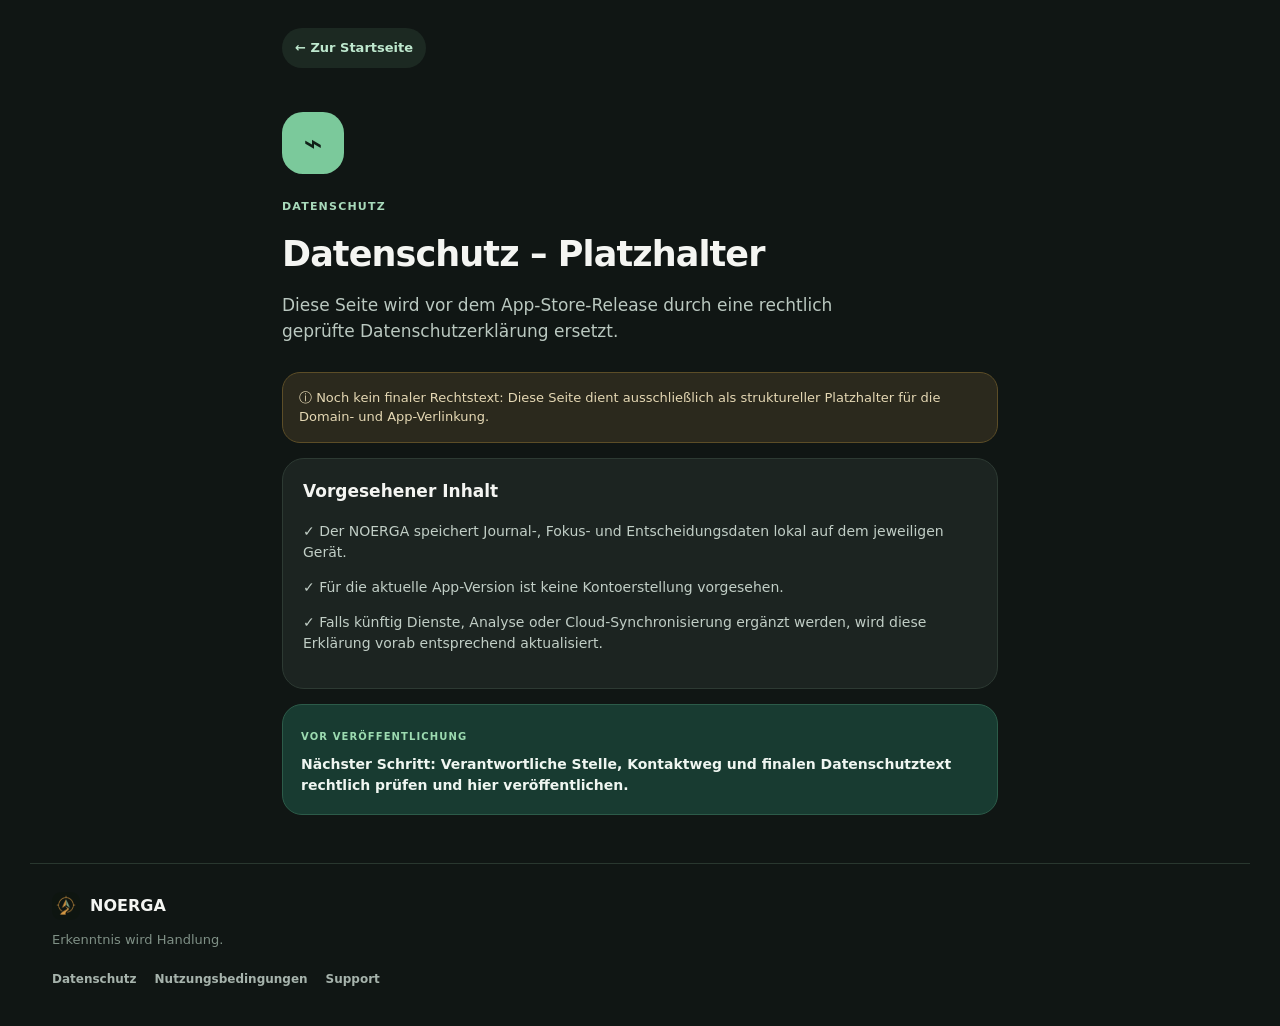
==== datenschutz/index.html @ f3549c27 "Ergänze Datenschutzseite" ====
<!doctype html>
<html lang="de">
<head>
  <meta charset="utf-8" />
  <meta name="viewport" content="width=device-width, initial-scale=1" />
  <meta name="theme-color" content="#101614" />
  <meta name="description" content="Diese Seite wird vor dem App-Store-Release durch eine rechtlich geprüfte Datenschutzerklärung ersetzt." />
  <meta name="robots" content="noindex, nofollow" />
  <meta property="og:title" content="NOERGA – DATENSCHUTZ" />
  <meta property="og:description" content="Diese Seite wird vor dem App-Store-Release durch eine rechtlich geprüfte Datenschutzerklärung ersetzt." />
  <meta property="og:image" content="https://noerga.app/assets/landing-journal.jpg" />
  <meta property="og:type" content="website" />
  <link rel="canonical" href="https://noerga.app/" />
  <link rel="icon" href="/assets/icon.png" />
  <link rel="stylesheet" href="/style.css" />
  <title>NOERGA – DATENSCHUTZ</title>
</head>
<body><main class="legal-page shell"><a class="back" href="/">← Zur Startseite</a><div class="legal-icon">⌁</div><p class="section-label">DATENSCHUTZ</p><h1>Datenschutz – Platzhalter</h1><p class="legal-intro">Diese Seite wird vor dem App-Store-Release durch eine rechtlich geprüfte Datenschutzerklärung ersetzt.</p><aside class="notice">ⓘ Noch kein finaler Rechtstext: Diese Seite dient ausschließlich als struktureller Platzhalter für die Domain- und App-Verlinkung.</aside><section class="legal-card"><h2>Vorgesehener Inhalt</h2><ul><li>✓ Der NOERGA speichert Journal-, Fokus- und Entscheidungsdaten lokal auf dem jeweiligen Gerät.</li><li>✓ Für die aktuelle App-Version ist keine Kontoerstellung vorgesehen.</li><li>✓ Falls künftig Dienste, Analyse oder Cloud-Synchronisierung ergänzt werden, wird diese Erklärung vorab entsprechend aktualisiert.</li></ul></section><section class="next"><small>VOR VERÖFFENTLICHUNG</small><p>Nächster Schritt: Verantwortliche Stelle, Kontaktweg und finalen Datenschutztext rechtlich prüfen und hier veröffentlichen.</p></section></main><footer class="footer shell">
  <div class="footer-brand"><img src="/assets/icon.png" alt="" /><strong>NOERGA</strong></div>
  <p>Erkenntnis wird Handlung.</p>
  <nav aria-label="Rechtliches"><a href="/datenschutz">Datenschutz</a><a href="/nutzungsbedingungen">Nutzungsbedingungen</a><a href="/support">Support</a></nav>
</footer></body></html>
---- style.css ----
:root{--bg:#101614;--surface:#1b2520;--surface2:#213129;--text:#f4f5f2;--muted:#a6b3ac;--line:#29372f;--green:#7bc99b;--gold:#d7a44a}*{box-sizing:border-box}html{background:var(--bg);font-family:Inter,ui-sans-serif,system-ui,-apple-system,BlinkMacSystemFont,"Segoe UI",sans-serif}body{margin:0;background:var(--bg);color:var(--text);line-height:1.5}a{color:inherit;text-decoration:none}.shell{max-width:1220px;margin:0 auto;padding-left:22px;padding-right:22px}.topbar{height:86px;display:flex;align-items:center;justify-content:space-between}.brand,.footer-brand{display:flex;align-items:center;gap:10px;font-weight:800}.brand img{width:38px;height:38px;border-radius:13px}.topbar nav,.footer nav{display:flex;gap:18px;align-items:center;color:var(--muted);font-weight:700;font-size:14px}.button{display:inline-flex;gap:10px;align-items:center;justify-content:center;min-height:54px;padding:0 21px;border-radius:28px;background:var(--green);color:#102018;font-weight:900}.button.small{min-height:38px;padding:0 15px;border:1px solid #395648;background:#213129;color:#d2eee0;font-size:13px}.hero{display:grid;grid-template-columns:1fr 1fr;gap:56px;align-items:center;padding-top:64px;padding-bottom:62px}.eyebrow,.section-label{font-size:11px;letter-spacing:1.2px;font-weight:900;color:#a8dabb;margin:0 0 18px}.eyebrow span{display:inline-block;width:8px;height:8px;border-radius:50%;background:var(--gold);margin-right:8px}.hero h1{font-size:clamp(42px,5vw,64px);letter-spacing:-2px;line-height:1.04;margin:0}.lead{max-width:540px;margin:19px 0 0;color:#b8c6bf;font-size:17px;line-height:1.55}.hero-actions{margin-top:30px}.hero-actions p{color:#83938a;font-size:12px;margin:13px 0 0 4px}.hero-photo{height:510px;position:relative;overflow:hidden;border-radius:28px;background:var(--surface2)}.hero-photo>img{width:100%;height:100%;object-fit:cover;filter:brightness(.68)}.photo-caption{position:absolute;top:20px;right:20px;max-width:160px;padding:8px 10px;border-radius:11px;background:rgba(16,22,20,.75);font-size:11px;font-weight:700}.compass-card{position:absolute;left:24px;right:24px;bottom:24px;padding:20px;border:1px solid rgba(164,217,183,.3);border-radius:19px;background:rgba(16,22,20,.92)}.card-top{display:flex;justify-content:space-between;color:#90d5a8;font-weight:900;letter-spacing:1px}.card-top small{font-size:10px}.compass-card h2{font-size:20px;line-height:1.25;max-width:285px;margin:13px 0}.compass-card hr{border:0;border-top:1px solid #394b42;margin:15px 0}.compass-card p{margin:0;color:#dde8e1;font-size:13px;font-weight:700}.trust{display:grid;grid-template-columns:1fr 1px 1fr;gap:16px;padding-top:22px;padding-bottom:22px;border-top:1px solid var(--line);border-bottom:1px solid var(--line);color:#c2cec7;font-size:13px}.trust p{margin:0;display:flex;gap:10px;align-items:center}.trust i{background:var(--line)}.method{display:grid;grid-template-columns:390px 1fr;gap:55px;padding-top:76px;padding-bottom:76px}.method h2,.plus h2,.beta h2{margin:0;font-size:29px;line-height:1.24;letter-spacing:-.7px}.method-copy>p:not(.section-label),.plus p:not(.section-label),.beta p{color:#9eaea5;font-size:15px;line-height:1.55}.cards{display:grid;grid-template-columns:repeat(3,1fr);gap:12px}.cards article{position:relative;min-height:226px;padding:19px;border:1px solid #2d3a33;border-radius:21px;background:var(--surface)}.cards article.accent{background:#252416;border-color:#554a2b}.cards span{position:absolute;right:17px;top:16px;color:#4b5c52;font-size:12px;font-weight:900}.cards b{display:grid;place-items:center;width:43px;height:43px;margin-bottom:26px;border-radius:14px;background:#21362b;color:#8cd2a6;font-size:22px}.cards small{display:block;color:#96c8a8;font-size:10px;font-weight:900;letter-spacing:1.1px;margin-bottom:8px}.cards h3{margin:0;font-size:17px;line-height:1.3}.cards p{margin:8px 0 0;color:#9eaea5;font-size:13px;line-height:1.45}.plus{display:grid;grid-template-columns:1fr 1fr;gap:54px;padding:38px;margin-bottom:76px;border:1px solid #574a29;border-radius:26px;background:#272518}.gold{color:#e4c77f}.plus strong{display:block;margin-top:24px;color:#f1d992;font-size:22px}.plus strong em{color:#d1c4a1;font-size:14px;font-style:normal}.plus small{display:block;margin-top:5px;color:#beb18f;font-size:12px}.plus ul{align-self:center;margin:0;padding:0;list-style:none}.plus li{margin:14px 0;color:#ece5cd;font-size:14px;font-weight:700}.plus li::first-letter{color:var(--gold)}.beta{display:grid;grid-template-columns:50px 1fr auto;gap:18px;align-items:center;margin-bottom:57px;padding:31px 24px;border-radius:24px;background:var(--green);color:#102018}.beta-mark{display:grid;place-items:center;width:50px;height:50px;border-radius:17px;background:#d7f0df;font-size:26px}.beta p{margin:6px 0 0;color:#1c3d2b;font-size:14px}.beta a{padding:12px 18px;border-radius:24px;background:#173a2a;color:var(--text);font-size:14px;font-weight:900}.footer{padding-top:28px;padding-bottom:38px;border-top:1px solid var(--line)}.footer-brand img{width:28px;height:28px;border-radius:9px}.footer p{margin:10px 0 0;color:#7f9086;font-size:13px}.footer nav{margin-top:21px;font-size:12px}.legal-page{max-width:760px;padding-top:28px;padding-bottom:48px}.back{display:inline-block;margin-bottom:44px;padding:10px 13px;border-radius:21px;background:#1c2922;color:#bee8ce;font-size:13px;font-weight:800}.legal-icon{display:grid;place-items:center;width:62px;height:62px;margin-bottom:25px;border-radius:21px;background:var(--green);color:#112018;font-size:32px}.legal-page h1{margin:0;font-size:35px;line-height:1.2;letter-spacing:-.9px}.legal-intro{max-width:610px;margin:17px 0 0;color:#bac8c0;font-size:17px;line-height:1.55}.notice{margin-top:27px;padding:16px;border:1px solid #5c4d27;border-radius:18px;background:#2b291d;color:#e5d8b4;font-size:13px;line-height:1.45}.legal-card{margin-top:15px;padding:20px;border:1px solid #2d3a33;border-radius:22px;background:#1c2421}.legal-card h2{margin:0 0 16px;font-size:17px}.legal-card ul{margin:0;padding:0;list-style:none}.legal-card li{display:flex;gap:10px;margin:0 0 14px;color:#c1cec6;font-size:14px;line-height:1.5}.next{margin-top:15px;padding:18px;border:1px solid #2c5b49;border-radius:20px;background:#183b31}.next small{color:#9cdbb1;font-size:10px;letter-spacing:1.1px;font-weight:900}.next p{margin:7px 0 0;color:#eff6f1;font-size:14px;font-weight:700;line-height:1.5}@media(max-width:800px){.hero,.method,.plus{grid-template-columns:1fr;gap:34px}.hero{padding-top:34px;padding-bottom:48px}.hero-photo{height:460px}.method{padding-top:58px;padding-bottom:58px}.cards{grid-template-columns:1fr}.trust{grid-template-columns:1fr}.trust i{height:1px}.beta{grid-template-columns:50px 1fr}.beta a{grid-column:1/-1;justify-self:start}.topbar nav>a:first-child{display:none}}@media(max-width:480px){.shell{padding-left:18px;padding-right:18px}.hero h1{font-size:42px}.plus{padding:25px}.topbar{height:76px}.footer nav{gap:13px}}
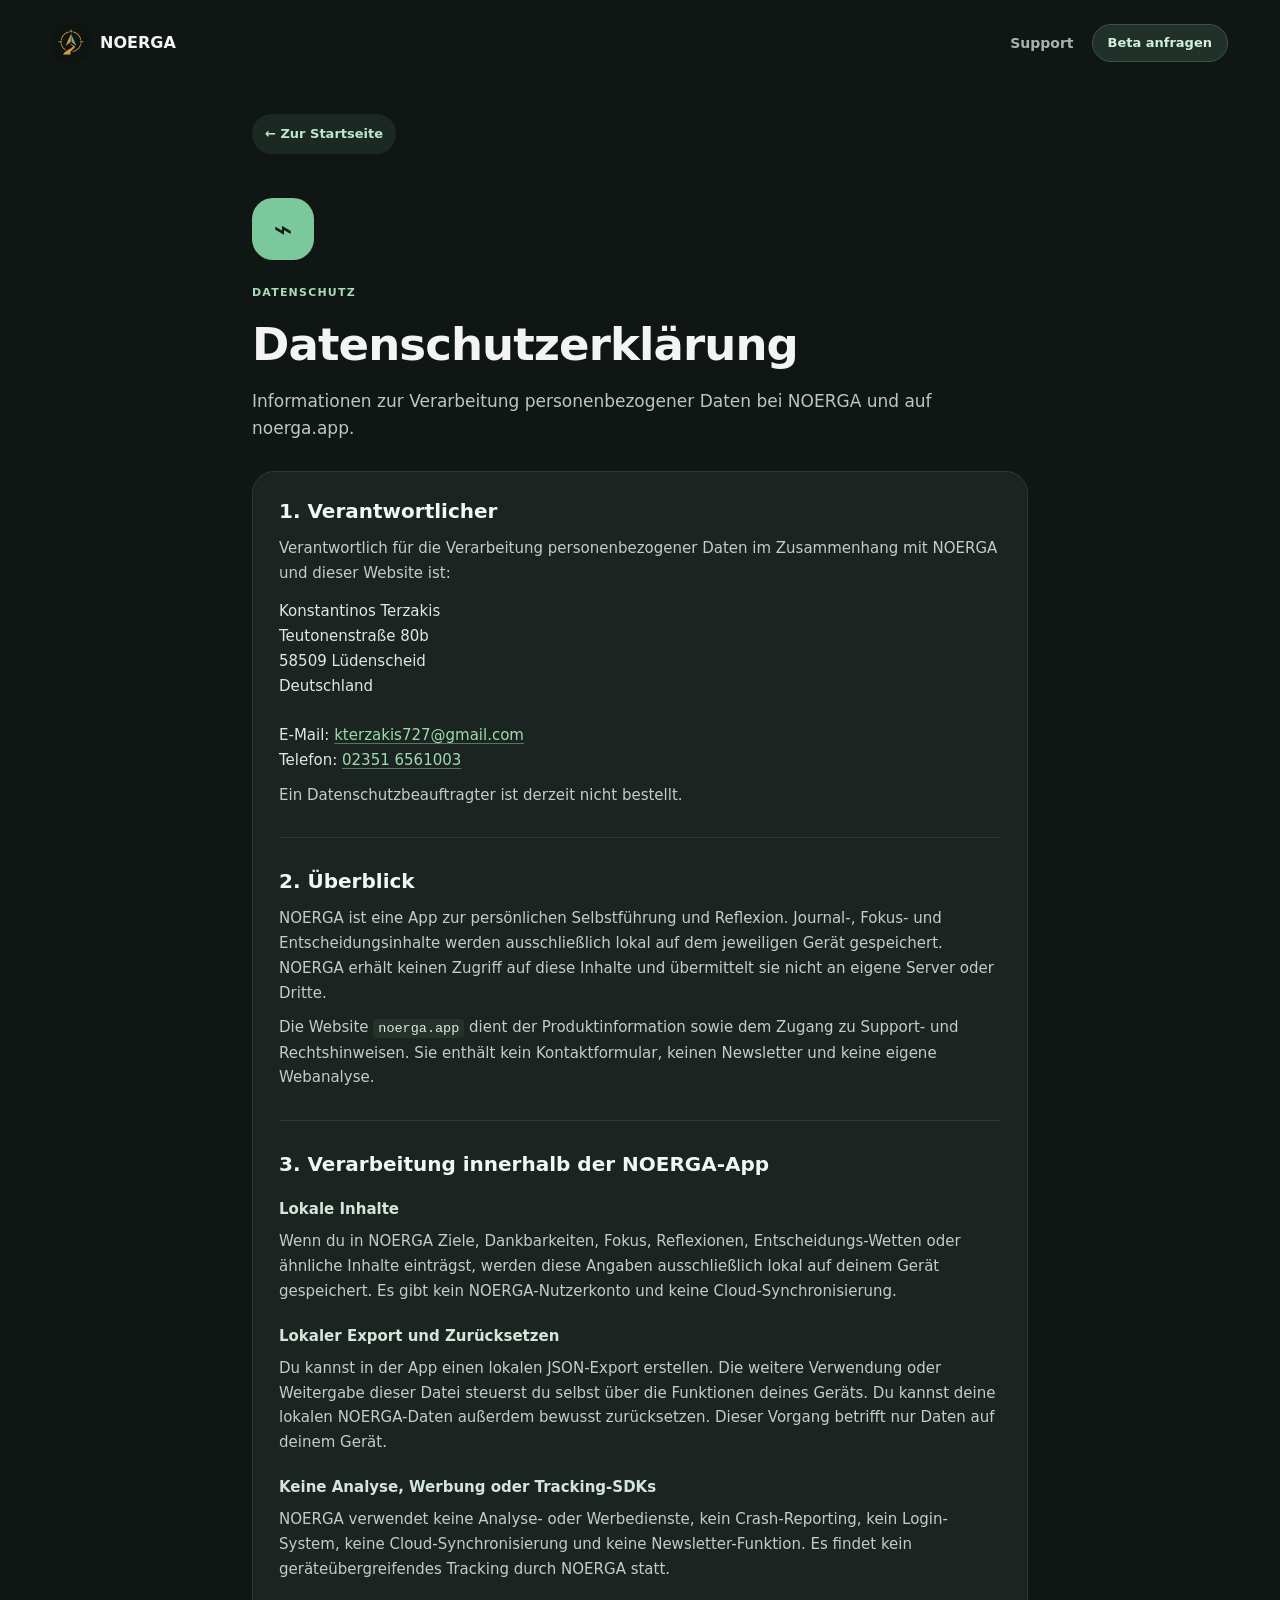
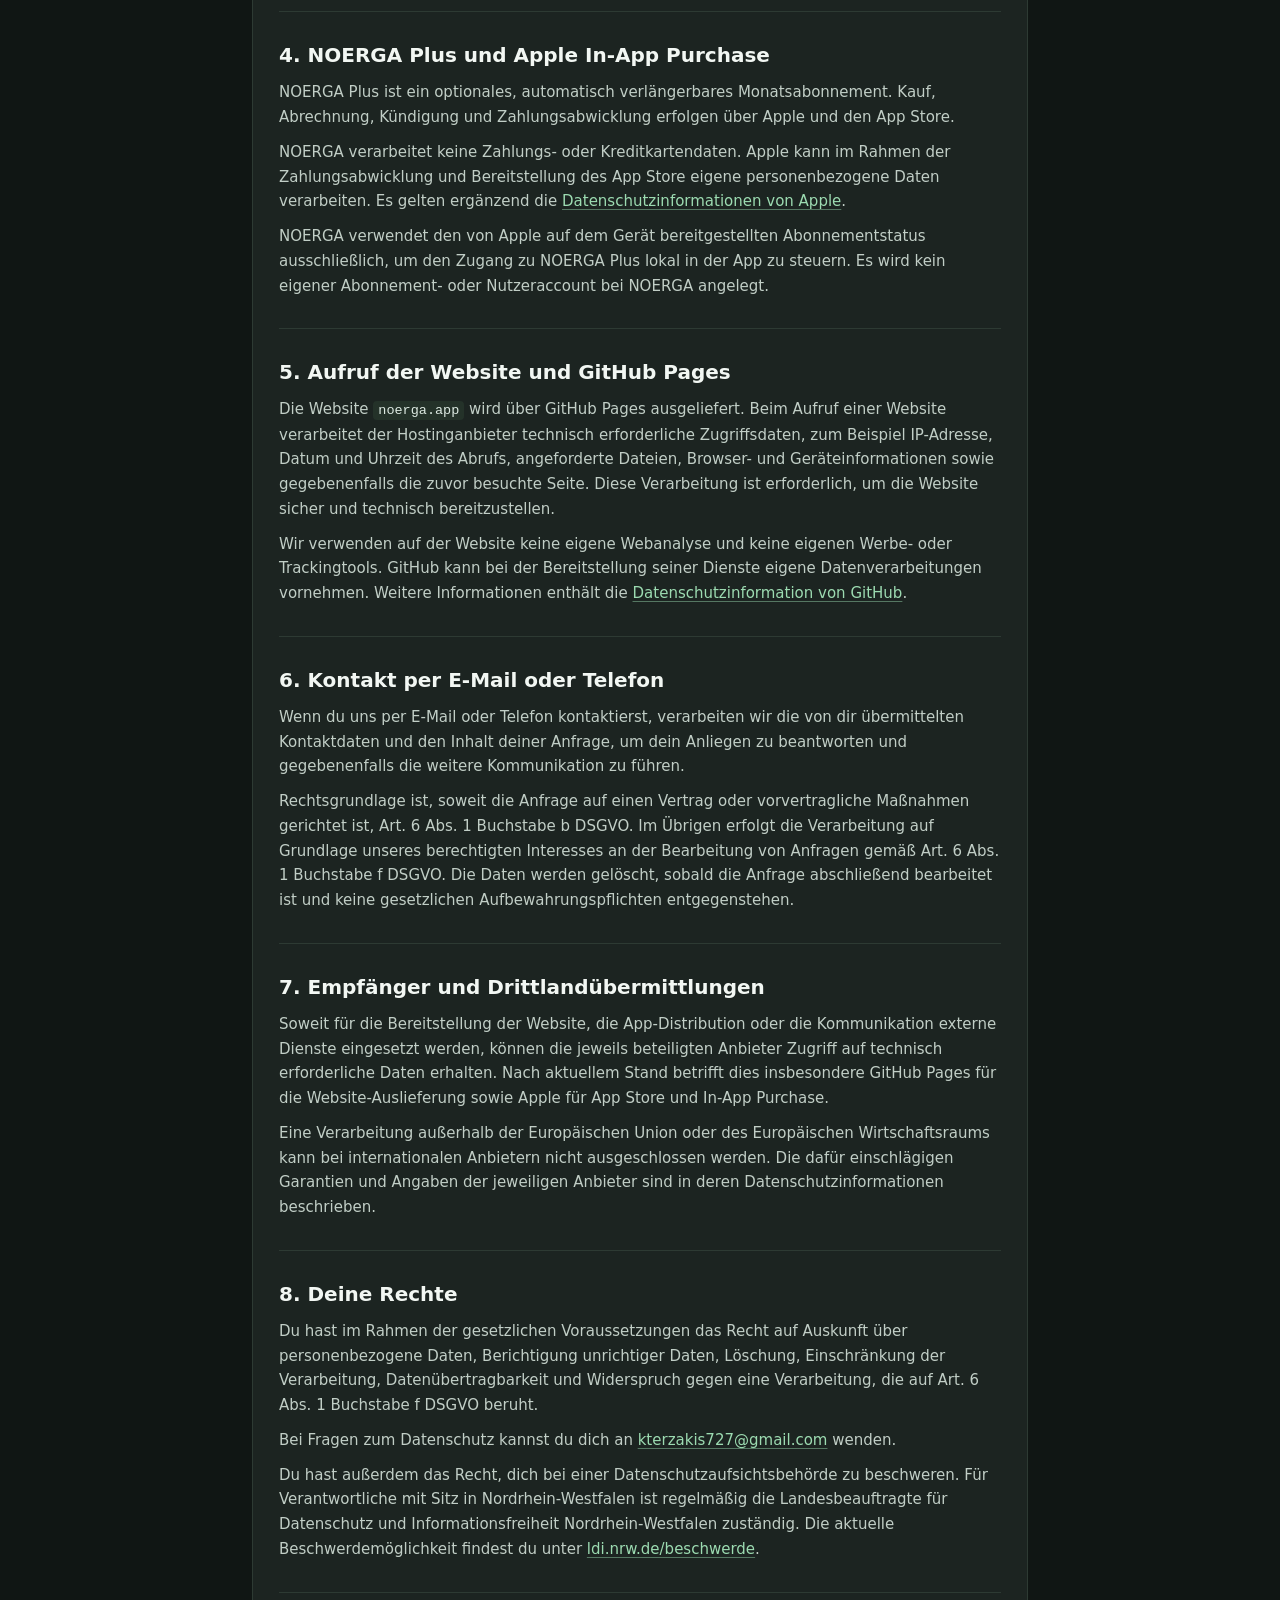
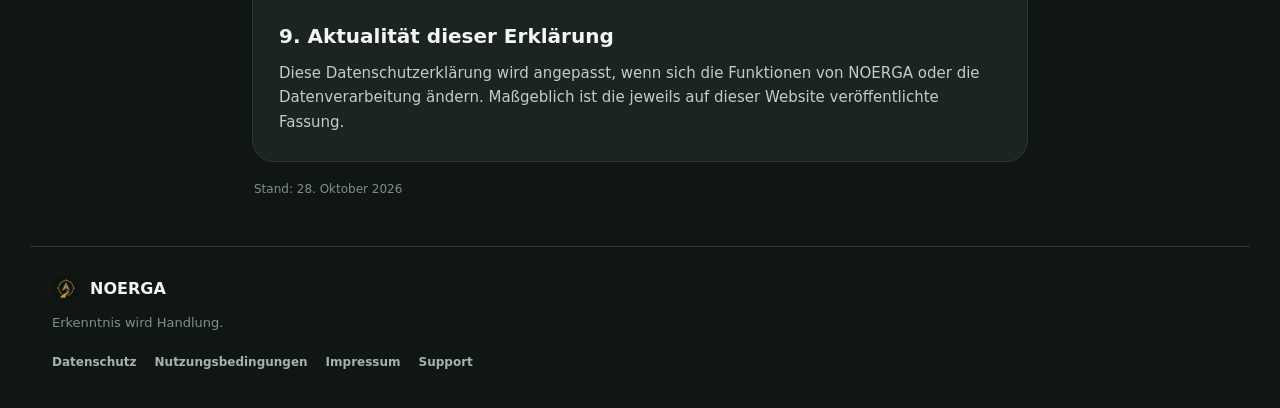
==== commit 14d99b3c: "Add files via upload" ====
--- a/datenschutz/index.html
+++ b/datenschutz/index.html
@@ -4,19 +4,43 @@
   <meta charset="utf-8" />
   <meta name="viewport" content="width=device-width, initial-scale=1" />
   <meta name="theme-color" content="#101614" />
-  <meta name="description" content="Diese Seite wird vor dem App-Store-Release durch eine rechtlich geprüfte Datenschutzerklärung ersetzt." />
-  <meta name="robots" content="noindex, nofollow" />
-  <meta property="og:title" content="NOERGA – DATENSCHUTZ" />
-  <meta property="og:description" content="Diese Seite wird vor dem App-Store-Release durch eine rechtlich geprüfte Datenschutzerklärung ersetzt." />
+  <meta name="description" content="Informationen zur Verarbeitung personenbezogener Daten bei NOERGA und auf noerga.app." />
+  <meta name="robots" content="index, follow" />
+  <meta property="og:title" content="NOERGA – Datenschutzerklärung" />
+  <meta property="og:description" content="Informationen zur Verarbeitung personenbezogener Daten bei NOERGA und auf noerga.app." />
   <meta property="og:image" content="https://noerga.app/assets/landing-journal.jpg" />
   <meta property="og:type" content="website" />
-  <link rel="canonical" href="https://noerga.app/" />
+  <link rel="canonical" href="https://noerga.app/datenschutz/" />
   <link rel="icon" href="/assets/icon.png" />
   <link rel="stylesheet" href="/style.css" />
-  <title>NOERGA – DATENSCHUTZ</title>
+  <title>NOERGA – Datenschutzerklärung</title>
 </head>
-<body><main class="legal-page shell"><a class="back" href="/">← Zur Startseite</a><div class="legal-icon">⌁</div><p class="section-label">DATENSCHUTZ</p><h1>Datenschutz – Platzhalter</h1><p class="legal-intro">Diese Seite wird vor dem App-Store-Release durch eine rechtlich geprüfte Datenschutzerklärung ersetzt.</p><aside class="notice">ⓘ Noch kein finaler Rechtstext: Diese Seite dient ausschließlich als struktureller Platzhalter für die Domain- und App-Verlinkung.</aside><section class="legal-card"><h2>Vorgesehener Inhalt</h2><ul><li>✓ Der NOERGA speichert Journal-, Fokus- und Entscheidungsdaten lokal auf dem jeweiligen Gerät.</li><li>✓ Für die aktuelle App-Version ist keine Kontoerstellung vorgesehen.</li><li>✓ Falls künftig Dienste, Analyse oder Cloud-Synchronisierung ergänzt werden, wird diese Erklärung vorab entsprechend aktualisiert.</li></ul></section><section class="next"><small>VOR VERÖFFENTLICHUNG</small><p>Nächster Schritt: Verantwortliche Stelle, Kontaktweg und finalen Datenschutztext rechtlich prüfen und hier veröffentlichen.</p></section></main><footer class="footer shell">
+<body>
+<header class="topbar shell">
+  <a class="brand" href="/" aria-label="NOERGA Startseite"><img src="/assets/icon.png" alt="NOERGA Symbol" /><span>NOERGA</span></a>
+  <nav aria-label="Hauptnavigation"><a href="/support/">Support</a><a class="button small" href="/support/">Beta anfragen</a></nav>
+</header>
+<main class="legal-page shell">
+  <a class="back" href="/">← Zur Startseite</a>
+  <div class="legal-icon" aria-hidden="true">⌁</div>
+  <p class="section-label">DATENSCHUTZ</p>
+  <h1>Datenschutzerklärung</h1>
+  <p class="legal-intro">Informationen zur Verarbeitung personenbezogener Daten bei NOERGA und auf noerga.app.</p>
+  <article class="legal-content">
+      <section><h2>1. Verantwortlicher</h2><p>Verantwortlich für die Verarbeitung personenbezogener Daten im Zusammenhang mit NOERGA und dieser Website ist:</p><address>Konstantinos Terzakis<br />Teutonenstraße 80b<br />58509 Lüdenscheid<br />Deutschland<br /><br />E-Mail: <a href="mailto:kterzakis727@gmail.com">kterzakis727@gmail.com</a><br />Telefon: <a href="tel:+4923516561003">02351 6561003</a></address><p>Ein Datenschutzbeauftragter ist derzeit nicht bestellt.</p></section>
+      <section><h2>2. Überblick</h2><p>NOERGA ist eine App zur persönlichen Selbstführung und Reflexion. Journal-, Fokus- und Entscheidungsinhalte werden ausschließlich lokal auf dem jeweiligen Gerät gespeichert. NOERGA erhält keinen Zugriff auf diese Inhalte und übermittelt sie nicht an eigene Server oder Dritte.</p><p>Die Website <code>noerga.app</code> dient der Produktinformation sowie dem Zugang zu Support- und Rechtshinweisen. Sie enthält kein Kontaktformular, keinen Newsletter und keine eigene Webanalyse.</p></section>
+      <section><h2>3. Verarbeitung innerhalb der NOERGA-App</h2><h3>Lokale Inhalte</h3><p>Wenn du in NOERGA Ziele, Dankbarkeiten, Fokus, Reflexionen, Entscheidungs-Wetten oder ähnliche Inhalte einträgst, werden diese Angaben ausschließlich lokal auf deinem Gerät gespeichert. Es gibt kein NOERGA-Nutzerkonto und keine Cloud-Synchronisierung.</p><h3>Lokaler Export und Zurücksetzen</h3><p>Du kannst in der App einen lokalen JSON-Export erstellen. Die weitere Verwendung oder Weitergabe dieser Datei steuerst du selbst über die Funktionen deines Geräts. Du kannst deine lokalen NOERGA-Daten außerdem bewusst zurücksetzen. Dieser Vorgang betrifft nur Daten auf deinem Gerät.</p><h3>Keine Analyse, Werbung oder Tracking-SDKs</h3><p>NOERGA verwendet keine Analyse- oder Werbedienste, kein Crash-Reporting, kein Login-System, keine Cloud-Synchronisierung und keine Newsletter-Funktion. Es findet kein geräteübergreifendes Tracking durch NOERGA statt.</p></section>
+      <section><h2>4. NOERGA Plus und Apple In-App Purchase</h2><p>NOERGA Plus ist ein optionales, automatisch verlängerbares Monatsabonnement. Kauf, Abrechnung, Kündigung und Zahlungsabwicklung erfolgen über Apple und den App Store.</p><p>NOERGA verarbeitet keine Zahlungs- oder Kreditkartendaten. Apple kann im Rahmen der Zahlungsabwicklung und Bereitstellung des App Store eigene personenbezogene Daten verarbeiten. Es gelten ergänzend die <a href="https://www.apple.com/legal/privacy/" rel="external">Datenschutzinformationen von Apple</a>.</p><p>NOERGA verwendet den von Apple auf dem Gerät bereitgestellten Abonnementstatus ausschließlich, um den Zugang zu NOERGA Plus lokal in der App zu steuern. Es wird kein eigener Abonnement- oder Nutzeraccount bei NOERGA angelegt.</p></section>
+      <section><h2>5. Aufruf der Website und GitHub Pages</h2><p>Die Website <code>noerga.app</code> wird über GitHub Pages ausgeliefert. Beim Aufruf einer Website verarbeitet der Hostinganbieter technisch erforderliche Zugriffsdaten, zum Beispiel IP-Adresse, Datum und Uhrzeit des Abrufs, angeforderte Dateien, Browser- und Geräteinformationen sowie gegebenenfalls die zuvor besuchte Seite. Diese Verarbeitung ist erforderlich, um die Website sicher und technisch bereitzustellen.</p><p>Wir verwenden auf der Website keine eigene Webanalyse und keine eigenen Werbe- oder Trackingtools. GitHub kann bei der Bereitstellung seiner Dienste eigene Datenverarbeitungen vornehmen. Weitere Informationen enthält die <a href="https://docs.github.com/en/site-policy/privacy-policies/github-general-privacy-statement" rel="external">Datenschutzinformation von GitHub</a>.</p></section>
+      <section><h2>6. Kontakt per E-Mail oder Telefon</h2><p>Wenn du uns per E-Mail oder Telefon kontaktierst, verarbeiten wir die von dir übermittelten Kontaktdaten und den Inhalt deiner Anfrage, um dein Anliegen zu beantworten und gegebenenfalls die weitere Kommunikation zu führen.</p><p>Rechtsgrundlage ist, soweit die Anfrage auf einen Vertrag oder vorvertragliche Maßnahmen gerichtet ist, Art. 6 Abs. 1 Buchstabe b DSGVO. Im Übrigen erfolgt die Verarbeitung auf Grundlage unseres berechtigten Interesses an der Bearbeitung von Anfragen gemäß Art. 6 Abs. 1 Buchstabe f DSGVO. Die Daten werden gelöscht, sobald die Anfrage abschließend bearbeitet ist und keine gesetzlichen Aufbewahrungspflichten entgegenstehen.</p></section>
+      <section><h2>7. Empfänger und Drittlandübermittlungen</h2><p>Soweit für die Bereitstellung der Website, die App-Distribution oder die Kommunikation externe Dienste eingesetzt werden, können die jeweils beteiligten Anbieter Zugriff auf technisch erforderliche Daten erhalten. Nach aktuellem Stand betrifft dies insbesondere GitHub Pages für die Website-Auslieferung sowie Apple für App Store und In-App Purchase.</p><p>Eine Verarbeitung außerhalb der Europäischen Union oder des Europäischen Wirtschaftsraums kann bei internationalen Anbietern nicht ausgeschlossen werden. Die dafür einschlägigen Garantien und Angaben der jeweiligen Anbieter sind in deren Datenschutzinformationen beschrieben.</p></section>
+      <section><h2>8. Deine Rechte</h2><p>Du hast im Rahmen der gesetzlichen Voraussetzungen das Recht auf Auskunft über personenbezogene Daten, Berichtigung unrichtiger Daten, Löschung, Einschränkung der Verarbeitung, Datenübertragbarkeit und Widerspruch gegen eine Verarbeitung, die auf Art. 6 Abs. 1 Buchstabe f DSGVO beruht.</p><p>Bei Fragen zum Datenschutz kannst du dich an <a href="mailto:kterzakis727@gmail.com">kterzakis727@gmail.com</a> wenden.</p><p>Du hast außerdem das Recht, dich bei einer Datenschutzaufsichtsbehörde zu beschweren. Für Verantwortliche mit Sitz in Nordrhein-Westfalen ist regelmäßig die Landesbeauftragte für Datenschutz und Informationsfreiheit Nordrhein-Westfalen zuständig. Die aktuelle Beschwerdemöglichkeit findest du unter <a href="https://www.ldi.nrw.de/beschwerde" rel="external">ldi.nrw.de/beschwerde</a>.</p></section>
+      <section><h2>9. Aktualität dieser Erklärung</h2><p>Diese Datenschutzerklärung wird angepasst, wenn sich die Funktionen von NOERGA oder die Datenverarbeitung ändern. Maßgeblich ist die jeweils auf dieser Website veröffentlichte Fassung.</p></section></article>
+  <p class="legal-updated">Stand: 28. Oktober 2026</p>
+</main>
+<footer class="footer shell">
   <div class="footer-brand"><img src="/assets/icon.png" alt="" /><strong>NOERGA</strong></div>
   <p>Erkenntnis wird Handlung.</p>
-  <nav aria-label="Rechtliches"><a href="/datenschutz">Datenschutz</a><a href="/nutzungsbedingungen">Nutzungsbedingungen</a><a href="/support">Support</a></nav>
-</footer></body></html>+  <nav aria-label="Rechtliches"><a href="/datenschutz/">Datenschutz</a><a href="/nutzungsbedingungen/">Nutzungsbedingungen</a><a href="/impressum/">Impressum</a><a href="/support/">Support</a></nav>
+</footer>
+</body></html>
--- a/style.css
+++ b/style.css
@@ -1 +1 @@
-:root{--bg:#101614;--surface:#1b2520;--surface2:#213129;--text:#f4f5f2;--muted:#a6b3ac;--line:#29372f;--green:#7bc99b;--gold:#d7a44a}*{box-sizing:border-box}html{background:var(--bg);font-family:Inter,ui-sans-serif,system-ui,-apple-system,BlinkMacSystemFont,"Segoe UI",sans-serif}body{margin:0;background:var(--bg);color:var(--text);line-height:1.5}a{color:inherit;text-decoration:none}.shell{max-width:1220px;margin:0 auto;padding-left:22px;padding-right:22px}.topbar{height:86px;display:flex;align-items:center;justify-content:space-between}.brand,.footer-brand{display:flex;align-items:center;gap:10px;font-weight:800}.brand img{width:38px;height:38px;border-radius:13px}.topbar nav,.footer nav{display:flex;gap:18px;align-items:center;color:var(--muted);font-weight:700;font-size:14px}.button{display:inline-flex;gap:10px;align-items:center;justify-content:center;min-height:54px;padding:0 21px;border-radius:28px;background:var(--green);color:#102018;font-weight:900}.button.small{min-height:38px;padding:0 15px;border:1px solid #395648;background:#213129;color:#d2eee0;font-size:13px}.hero{display:grid;grid-template-columns:1fr 1fr;gap:56px;align-items:center;padding-top:64px;padding-bottom:62px}.eyebrow,.section-label{font-size:11px;letter-spacing:1.2px;font-weight:900;color:#a8dabb;margin:0 0 18px}.eyebrow span{display:inline-block;width:8px;height:8px;border-radius:50%;background:var(--gold);margin-right:8px}.hero h1{font-size:clamp(42px,5vw,64px);letter-spacing:-2px;line-height:1.04;margin:0}.lead{max-width:540px;margin:19px 0 0;color:#b8c6bf;font-size:17px;line-height:1.55}.hero-actions{margin-top:30px}.hero-actions p{color:#83938a;font-size:12px;margin:13px 0 0 4px}.hero-photo{height:510px;position:relative;overflow:hidden;border-radius:28px;background:var(--surface2)}.hero-photo>img{width:100%;height:100%;object-fit:cover;filter:brightness(.68)}.photo-caption{position:absolute;top:20px;right:20px;max-width:160px;padding:8px 10px;border-radius:11px;background:rgba(16,22,20,.75);font-size:11px;font-weight:700}.compass-card{position:absolute;left:24px;right:24px;bottom:24px;padding:20px;border:1px solid rgba(164,217,183,.3);border-radius:19px;background:rgba(16,22,20,.92)}.card-top{display:flex;justify-content:space-between;color:#90d5a8;font-weight:900;letter-spacing:1px}.card-top small{font-size:10px}.compass-card h2{font-size:20px;line-height:1.25;max-width:285px;margin:13px 0}.compass-card hr{border:0;border-top:1px solid #394b42;margin:15px 0}.compass-card p{margin:0;color:#dde8e1;font-size:13px;font-weight:700}.trust{display:grid;grid-template-columns:1fr 1px 1fr;gap:16px;padding-top:22px;padding-bottom:22px;border-top:1px solid var(--line);border-bottom:1px solid var(--line);color:#c2cec7;font-size:13px}.trust p{margin:0;display:flex;gap:10px;align-items:center}.trust i{background:var(--line)}.method{display:grid;grid-template-columns:390px 1fr;gap:55px;padding-top:76px;padding-bottom:76px}.method h2,.plus h2,.beta h2{margin:0;font-size:29px;line-height:1.24;letter-spacing:-.7px}.method-copy>p:not(.section-label),.plus p:not(.section-label),.beta p{color:#9eaea5;font-size:15px;line-height:1.55}.cards{display:grid;grid-template-columns:repeat(3,1fr);gap:12px}.cards article{position:relative;min-height:226px;padding:19px;border:1px solid #2d3a33;border-radius:21px;background:var(--surface)}.cards article.accent{background:#252416;border-color:#554a2b}.cards span{position:absolute;right:17px;top:16px;color:#4b5c52;font-size:12px;font-weight:900}.cards b{display:grid;place-items:center;width:43px;height:43px;margin-bottom:26px;border-radius:14px;background:#21362b;color:#8cd2a6;font-size:22px}.cards small{display:block;color:#96c8a8;font-size:10px;font-weight:900;letter-spacing:1.1px;margin-bottom:8px}.cards h3{margin:0;font-size:17px;line-height:1.3}.cards p{margin:8px 0 0;color:#9eaea5;font-size:13px;line-height:1.45}.plus{display:grid;grid-template-columns:1fr 1fr;gap:54px;padding:38px;margin-bottom:76px;border:1px solid #574a29;border-radius:26px;background:#272518}.gold{color:#e4c77f}.plus strong{display:block;margin-top:24px;color:#f1d992;font-size:22px}.plus strong em{color:#d1c4a1;font-size:14px;font-style:normal}.plus small{display:block;margin-top:5px;color:#beb18f;font-size:12px}.plus ul{align-self:center;margin:0;padding:0;list-style:none}.plus li{margin:14px 0;color:#ece5cd;font-size:14px;font-weight:700}.plus li::first-letter{color:var(--gold)}.beta{display:grid;grid-template-columns:50px 1fr auto;gap:18px;align-items:center;margin-bottom:57px;padding:31px 24px;border-radius:24px;background:var(--green);color:#102018}.beta-mark{display:grid;place-items:center;width:50px;height:50px;border-radius:17px;background:#d7f0df;font-size:26px}.beta p{margin:6px 0 0;color:#1c3d2b;font-size:14px}.beta a{padding:12px 18px;border-radius:24px;background:#173a2a;color:var(--text);font-size:14px;font-weight:900}.footer{padding-top:28px;padding-bottom:38px;border-top:1px solid var(--line)}.footer-brand img{width:28px;height:28px;border-radius:9px}.footer p{margin:10px 0 0;color:#7f9086;font-size:13px}.footer nav{margin-top:21px;font-size:12px}.legal-page{max-width:760px;padding-top:28px;padding-bottom:48px}.back{display:inline-block;margin-bottom:44px;padding:10px 13px;border-radius:21px;background:#1c2922;color:#bee8ce;font-size:13px;font-weight:800}.legal-icon{display:grid;place-items:center;width:62px;height:62px;margin-bottom:25px;border-radius:21px;background:var(--green);color:#112018;font-size:32px}.legal-page h1{margin:0;font-size:35px;line-height:1.2;letter-spacing:-.9px}.legal-intro{max-width:610px;margin:17px 0 0;color:#bac8c0;font-size:17px;line-height:1.55}.notice{margin-top:27px;padding:16px;border:1px solid #5c4d27;border-radius:18px;background:#2b291d;color:#e5d8b4;font-size:13px;line-height:1.45}.legal-card{margin-top:15px;padding:20px;border:1px solid #2d3a33;border-radius:22px;background:#1c2421}.legal-card h2{margin:0 0 16px;font-size:17px}.legal-card ul{margin:0;padding:0;list-style:none}.legal-card li{display:flex;gap:10px;margin:0 0 14px;color:#c1cec6;font-size:14px;line-height:1.5}.next{margin-top:15px;padding:18px;border:1px solid #2c5b49;border-radius:20px;background:#183b31}.next small{color:#9cdbb1;font-size:10px;letter-spacing:1.1px;font-weight:900}.next p{margin:7px 0 0;color:#eff6f1;font-size:14px;font-weight:700;line-height:1.5}@media(max-width:800px){.hero,.method,.plus{grid-template-columns:1fr;gap:34px}.hero{padding-top:34px;padding-bottom:48px}.hero-photo{height:460px}.method{padding-top:58px;padding-bottom:58px}.cards{grid-template-columns:1fr}.trust{grid-template-columns:1fr}.trust i{height:1px}.beta{grid-template-columns:50px 1fr}.beta a{grid-column:1/-1;justify-self:start}.topbar nav>a:first-child{display:none}}@media(max-width:480px){.shell{padding-left:18px;padding-right:18px}.hero h1{font-size:42px}.plus{padding:25px}.topbar{height:76px}.footer nav{gap:13px}}+:root{--bg:#101614;--surface:#1b2520;--surface2:#213129;--text:#f4f5f2;--muted:#a6b3ac;--line:#29372f;--green:#7bc99b;--gold:#d7a44a}*{box-sizing:border-box}html{background:var(--bg);font-family:Inter,ui-sans-serif,system-ui,-apple-system,BlinkMacSystemFont,"Segoe UI",sans-serif}body{margin:0;background:var(--bg);color:var(--text);line-height:1.5}a{color:inherit;text-decoration:none}.shell{max-width:1220px;margin:0 auto;padding-left:22px;padding-right:22px}.topbar{height:86px;display:flex;align-items:center;justify-content:space-between}.brand,.footer-brand{display:flex;align-items:center;gap:10px;font-weight:800}.brand img{width:38px;height:38px;border-radius:13px}.topbar nav,.footer nav{display:flex;gap:18px;align-items:center;color:var(--muted);font-weight:700;font-size:14px}.button{display:inline-flex;gap:10px;align-items:center;justify-content:center;min-height:54px;padding:0 21px;border-radius:28px;background:var(--green);color:#102018;font-weight:900}.button.small{min-height:38px;padding:0 15px;border:1px solid #395648;background:#213129;color:#d2eee0;font-size:13px}.hero{display:grid;grid-template-columns:1fr 1fr;gap:56px;align-items:center;padding-top:64px;padding-bottom:62px}.eyebrow,.section-label{font-size:11px;letter-spacing:1.2px;font-weight:900;color:#a8dabb;margin:0 0 18px}.eyebrow span{display:inline-block;width:8px;height:8px;border-radius:50%;background:var(--gold);margin-right:8px}.hero h1{font-size:clamp(42px,5vw,64px);letter-spacing:-2px;line-height:1.04;margin:0}.lead{max-width:540px;margin:19px 0 0;color:#b8c6bf;font-size:17px;line-height:1.55}.hero-actions{margin-top:30px}.hero-actions p{color:#83938a;font-size:12px;margin:13px 0 0 4px}.hero-photo{height:510px;position:relative;overflow:hidden;border-radius:28px;background:var(--surface2)}.hero-photo>img{width:100%;height:100%;object-fit:cover;filter:brightness(.68)}.photo-caption{position:absolute;top:20px;right:20px;max-width:160px;padding:8px 10px;border-radius:11px;background:rgba(16,22,20,.75);font-size:11px;font-weight:700}.compass-card{position:absolute;left:24px;right:24px;bottom:24px;padding:20px;border:1px solid rgba(164,217,183,.3);border-radius:19px;background:rgba(16,22,20,.92)}.card-top{display:flex;justify-content:space-between;color:#90d5a8;font-weight:900;letter-spacing:1px}.card-top small{font-size:10px}.compass-card h2{font-size:20px;line-height:1.25;max-width:285px;margin:13px 0}.compass-card hr{border:0;border-top:1px solid #394b42;margin:15px 0}.compass-card p{margin:0;color:#dde8e1;font-size:13px;font-weight:700}.trust{display:grid;grid-template-columns:1fr 1px 1fr;gap:16px;padding-top:22px;padding-bottom:22px;border-top:1px solid var(--line);border-bottom:1px solid var(--line);color:#c2cec7;font-size:13px}.trust p{margin:0;display:flex;gap:10px;align-items:center}.trust i{background:var(--line)}.method{display:grid;grid-template-columns:390px 1fr;gap:55px;padding-top:76px;padding-bottom:76px}.method h2,.plus h2,.beta h2{margin:0;font-size:29px;line-height:1.24;letter-spacing:-.7px}.method-copy>p:not(.section-label),.plus p:not(.section-label),.beta p{color:#9eaea5;font-size:15px;line-height:1.55}.cards{display:grid;grid-template-columns:repeat(3,1fr);gap:12px}.cards article{position:relative;min-height:226px;padding:19px;border:1px solid #2d3a33;border-radius:21px;background:var(--surface)}.cards article.accent{background:#252416;border-color:#554a2b}.cards span{position:absolute;right:17px;top:16px;color:#4b5c52;font-size:12px;font-weight:900}.cards b{display:grid;place-items:center;width:43px;height:43px;margin-bottom:26px;border-radius:14px;background:#21362b;color:#8cd2a6;font-size:22px}.cards small{display:block;color:#96c8a8;font-size:10px;font-weight:900;letter-spacing:1.1px;margin-bottom:8px}.cards h3{margin:0;font-size:17px;line-height:1.3}.cards p{margin:8px 0 0;color:#9eaea5;font-size:13px;line-height:1.45}.plus{display:grid;grid-template-columns:1fr 1fr;gap:54px;padding:38px;margin-bottom:76px;border:1px solid #574a29;border-radius:26px;background:#272518}.gold{color:#e4c77f}.plus strong{display:block;margin-top:24px;color:#f1d992;font-size:22px}.plus strong em{color:#d1c4a1;font-size:14px;font-style:normal}.plus small{display:block;margin-top:5px;color:#beb18f;font-size:12px}.plus ul{align-self:center;margin:0;padding:0;list-style:none}.plus li{margin:14px 0;color:#ece5cd;font-size:14px;font-weight:700}.plus li::first-letter{color:var(--gold)}.beta{display:grid;grid-template-columns:50px 1fr auto;gap:18px;align-items:center;margin-bottom:57px;padding:31px 24px;border-radius:24px;background:var(--green);color:#102018}.beta-mark{display:grid;place-items:center;width:50px;height:50px;border-radius:17px;background:#d7f0df;font-size:26px}.beta p{margin:6px 0 0;color:#1c3d2b;font-size:14px}.beta a{padding:12px 18px;border-radius:24px;background:#173a2a;color:var(--text);font-size:14px;font-weight:900}.footer{padding-top:28px;padding-bottom:38px;border-top:1px solid var(--line)}.footer-brand img{width:28px;height:28px;border-radius:9px}.footer p{margin:10px 0 0;color:#7f9086;font-size:13px}.footer nav{margin-top:21px;font-size:12px;flex-wrap:wrap}.legal-page{max-width:820px;padding-top:28px;padding-bottom:48px}.back{display:inline-block;margin-bottom:44px;padding:10px 13px;border-radius:21px;background:#1c2922;color:#bee8ce;font-size:13px;font-weight:800}.legal-icon{display:grid;place-items:center;width:62px;height:62px;margin-bottom:25px;border-radius:21px;background:var(--green);color:#112018;font-size:32px}.legal-page h1{margin:0;font-size:clamp(34px,5vw,45px);line-height:1.16;letter-spacing:-.9px}.legal-intro{max-width:680px;margin:17px 0 0;color:#bac8c0;font-size:17px;line-height:1.55}.legal-content{margin-top:30px;padding:26px;border:1px solid #2d3a33;border-radius:22px;background:#1c2421}.legal-content section+section{margin-top:30px;padding-top:30px;border-top:1px solid #2d3a33}.legal-content h2{margin:0 0 12px;color:#f2f7f3;font-size:20px;line-height:1.3}.legal-content h3{margin:22px 0 7px;color:#d4e5da;font-size:15px;line-height:1.35}.legal-content p{margin:10px 0 0;color:#c1cec6;font-size:15px;line-height:1.65}.legal-content address{margin:14px 0 0;color:#dce9e1;font-size:15px;font-style:normal;line-height:1.65}.legal-content ul{margin:12px 0 0;padding-left:20px;color:#c1cec6;font-size:15px;line-height:1.65}.legal-content a{color:#9cdbb1;text-decoration:underline;text-decoration-color:rgba(156,219,177,.45);text-underline-offset:3px}.legal-content code{padding:2px 5px;border-radius:4px;background:#243229;color:#dce9e1;font-family:ui-monospace,SFMono-Regular,Menlo,monospace;font-size:.9em}.legal-updated{margin:18px 2px 0;color:#7f9086;font-size:12px}@media(max-width:800px){.hero,.method,.plus{grid-template-columns:1fr;gap:34px}.hero{padding-top:34px;padding-bottom:48px}.hero-photo{height:460px}.method{padding-top:58px;padding-bottom:58px}.cards{grid-template-columns:1fr}.trust{grid-template-columns:1fr}.trust i{height:1px}.beta{grid-template-columns:50px 1fr}.beta a{grid-column:1/-1;justify-self:start}.topbar nav>a:first-child{display:none}}@media(max-width:480px){.shell{padding-left:18px;padding-right:18px}.hero h1{font-size:42px}.plus{padding:25px}.topbar{height:76px}.footer nav{gap:13px}.legal-content{padding:19px}.legal-content section+section{margin-top:24px;padding-top:24px}}
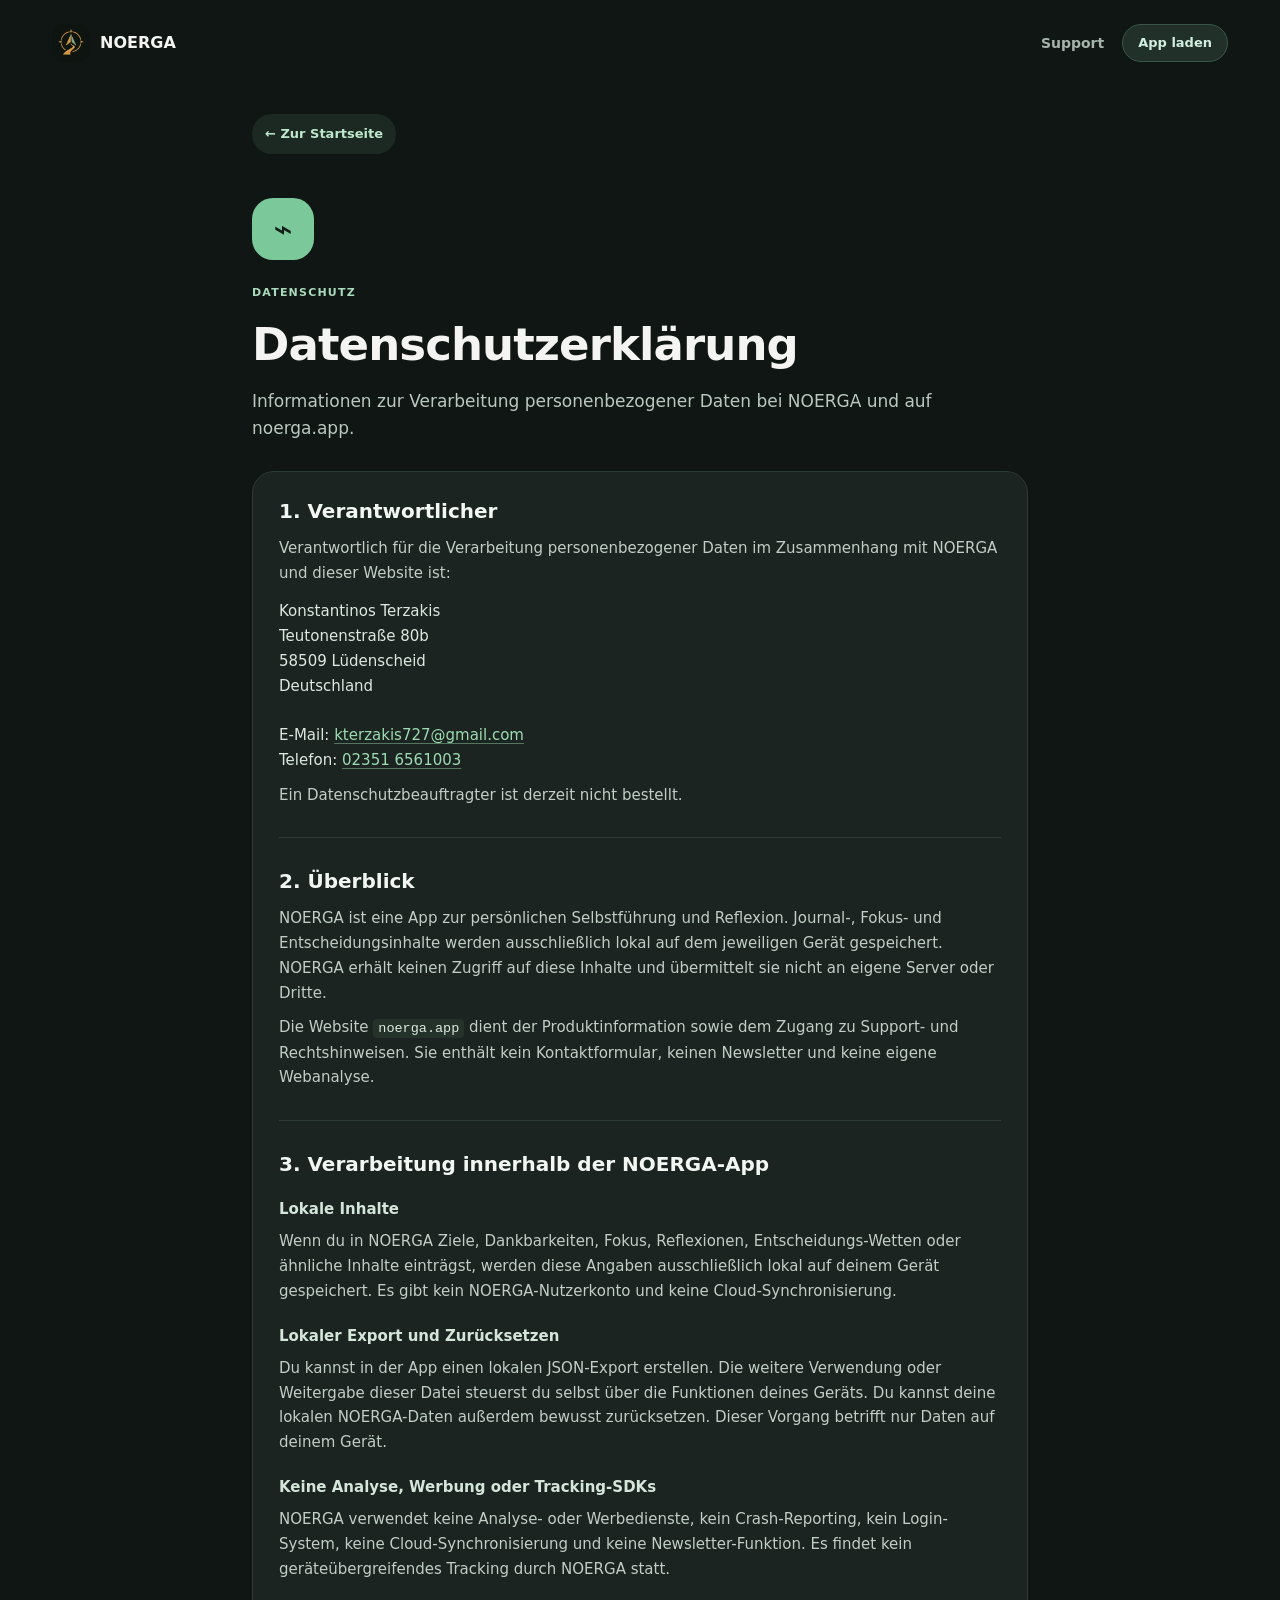
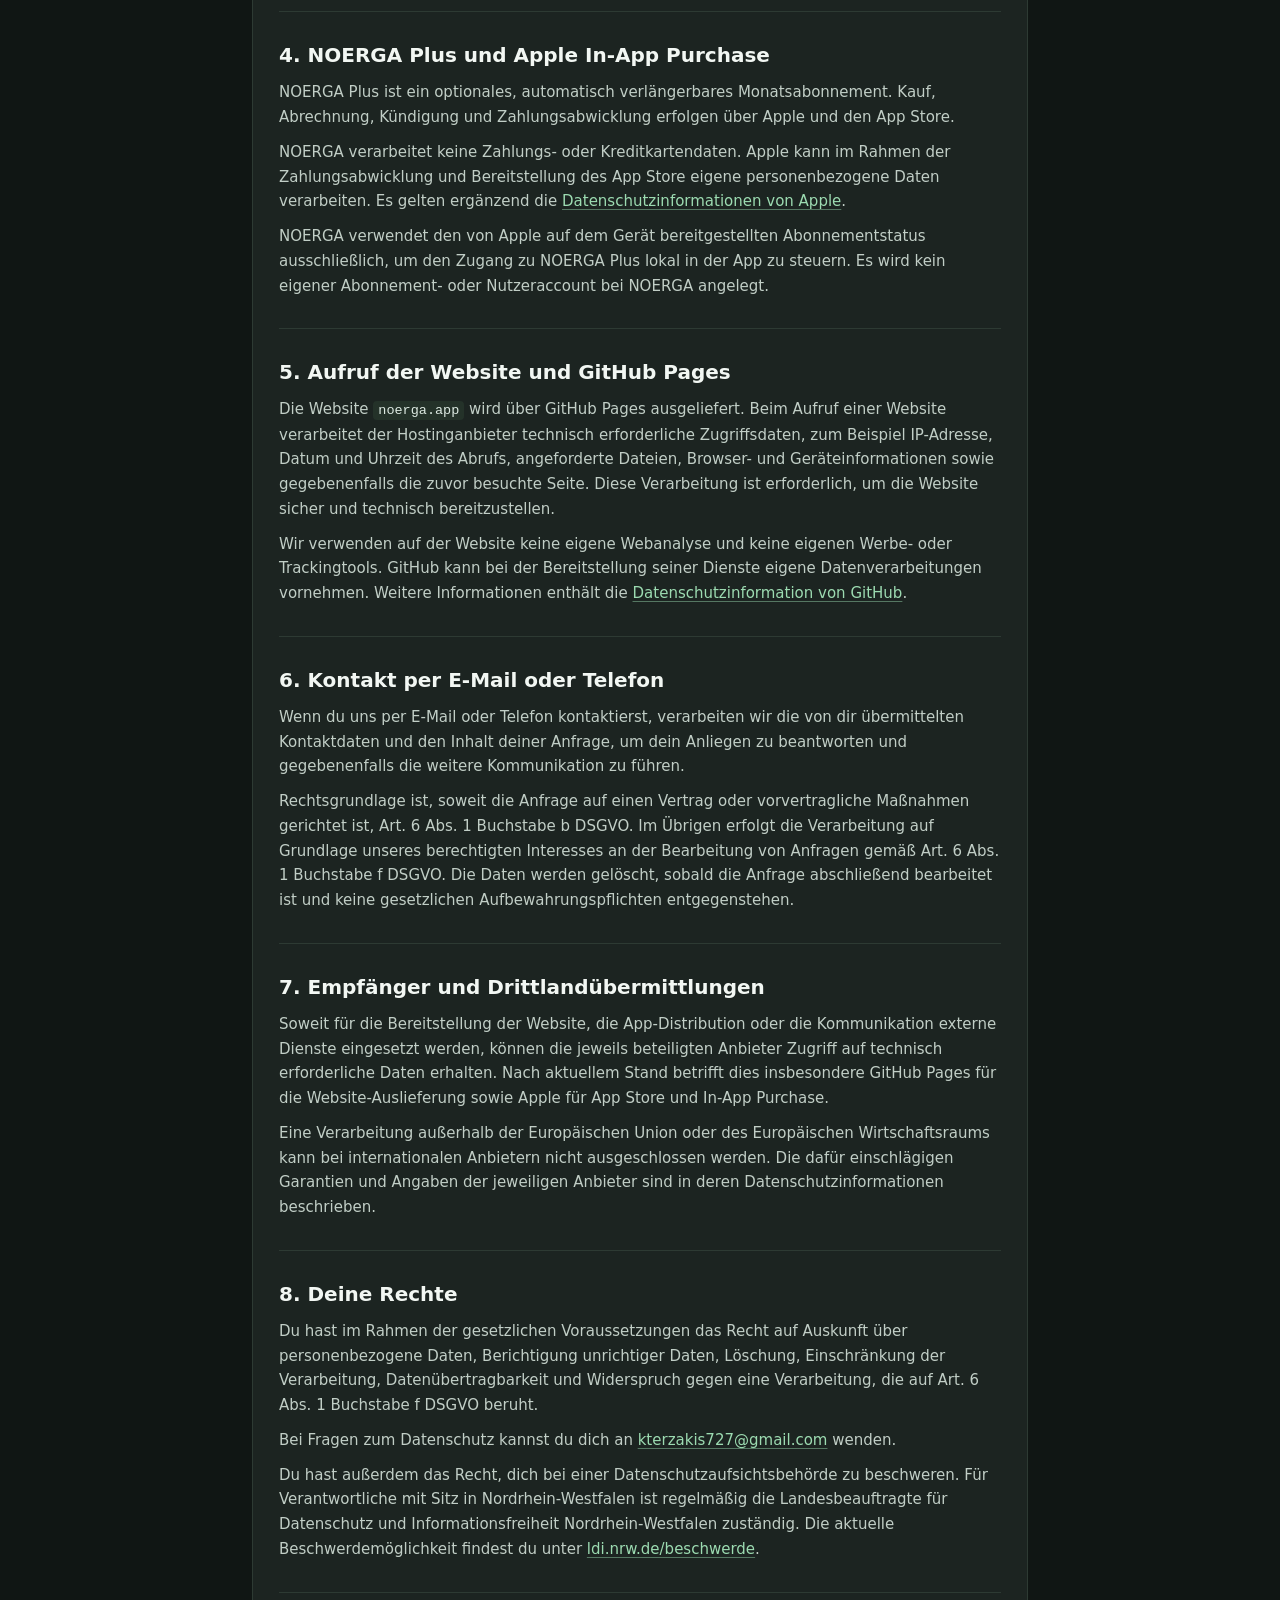
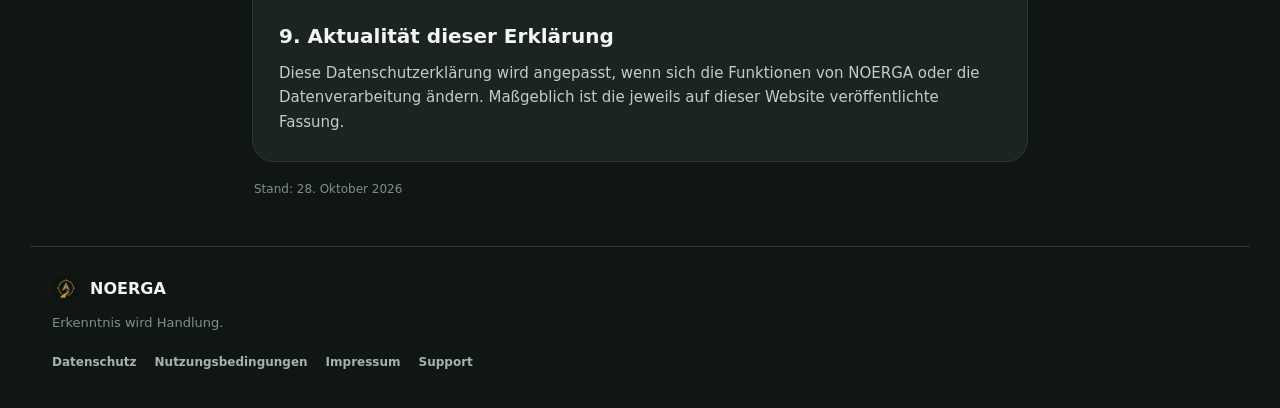
==== commit cf678d3d: "Add files via upload" ====
--- a/datenschutz/index.html
+++ b/datenschutz/index.html
@@ -18,7 +18,7 @@
 <body>
 <header class="topbar shell">
   <a class="brand" href="/" aria-label="NOERGA Startseite"><img src="/assets/icon.png" alt="NOERGA Symbol" /><span>NOERGA</span></a>
-  <nav aria-label="Hauptnavigation"><a href="/support/">Support</a><a class="button small" href="/support/">Beta anfragen</a></nav>
+  <nav aria-label="Hauptnavigation"><a href="/support/">Support</a><a class="button small" href="https://apps.apple.com/de/app/noerga/id6806756008">App laden</a></nav>
 </header>
 <main class="legal-page shell">
   <a class="back" href="/">← Zur Startseite</a>
